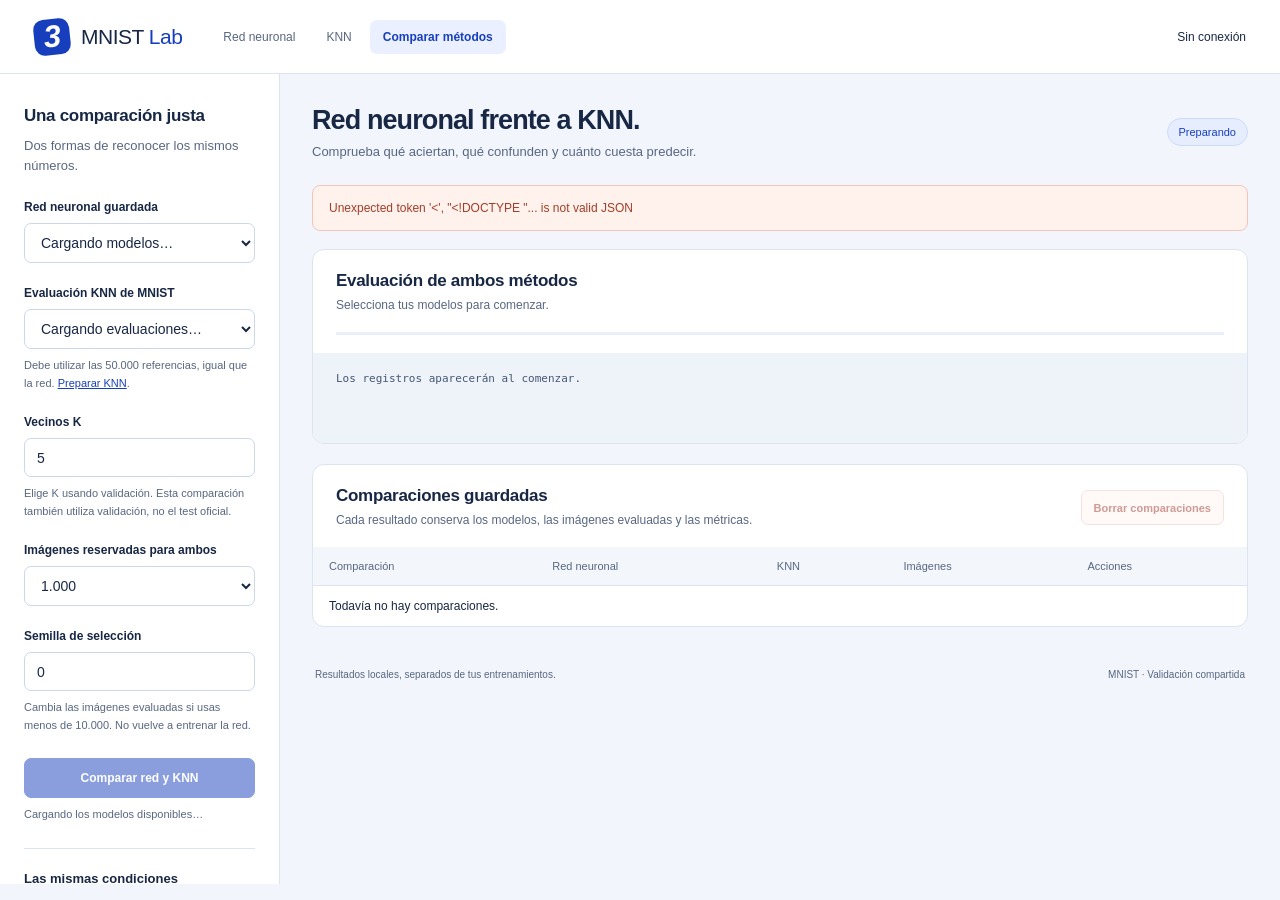
==== static/compare.html @ 891dd2f9 "knn example" ====
<!doctype html>
<html lang="es">
<head>
  <meta charset="utf-8">
  <meta name="viewport" content="width=device-width, initial-scale=1">
  <meta name="theme-color" content="#173fbd">
  <title>Red neuronal vs KNN — MNIST Lab</title>
  <link rel="icon" href="data:,">
  <link rel="stylesheet" href="/static/style.css">
  <link rel="stylesheet" href="/static/lab.css">
  <script src="/static/lab.js" defer></script>
</head>
<body data-module="comparison">
  <header class="topbar"><a class="brand" href="/"><span class="brand-symbol" aria-hidden="true">3</span><span>MNIST <strong>Lab</strong></span></a><nav class="module-nav" aria-label="Módulos del laboratorio"><a href="/">Red neuronal</a><a href="/knn">KNN</a><a href="/compare" aria-current="page">Comparar métodos</a></nav><span id="lab-connection" class="connection">Conectando</span></header>
  <main class="workspace lab-workspace">
    <aside class="settings-panel">
      <div class="panel-title"><h2>Una comparación justa</h2></div><p class="muted">Dos formas de reconocer los mismos números.</p>
      <form id="lab-form"><fieldset id="lab-fields">
        <div class="field"><label for="comparison-network">Red neuronal guardada</label><select id="comparison-network" required><option value="">Cargando modelos…</option></select></div>
        <div class="field"><label for="comparison-knn">Evaluación KNN de MNIST</label><select id="comparison-knn" required><option value="">Cargando evaluaciones…</option></select><p class="field-help">Debe utilizar las 50.000 referencias, igual que la red. <a href="/knn">Preparar KNN</a>.</p></div>
        <div class="field"><label for="comparison-k">Vecinos K</label><input id="comparison-k" type="number" min="1" max="50" step="1" value="5" required><p class="field-help">Elige K usando validación. Esta comparación también utiliza validación, no el test oficial.</p></div>
        <div class="field"><label for="evaluation-count">Imágenes reservadas para ambos</label><select id="evaluation-count"><option value="100">100 · prueba rápida</option><option value="1000" selected>1.000</option><option value="5000">5.000</option><option value="10000">10.000 · todas</option></select></div>
        <div class="field"><label for="lab-seed">Semilla de selección</label><input id="lab-seed" type="number" min="0" max="4294967295" step="1" value="0" required><p class="field-help">Cambia las imágenes evaluadas si usas menos de 10.000. No vuelve a entrenar la red.</p></div>
      </fieldset><button id="lab-start" class="button primary" type="submit" disabled>Comparar red y KNN</button></form>
      <p id="lab-form-note" class="field-help">Cargando los modelos disponibles…</p>
      <div class="lesson-card"><h3>Las mismas condiciones</h3><p>Ambos usan los mismos 50.000 ejemplos de entrenamiento, píxeles entre 0 y 1 y exactamente las mismas imágenes de validación.</p><p>La red utiliza los pesos que ya aprendió. KNN conserva ejemplos y busca vecinos en cada predicción.</p><p>No comparamos la pérdida softmax con los votos de KNN. Comparamos aciertos, F1, errores por dígito, tiempo de predicción y datos numéricos en memoria.</p></div>
    </aside>
    <div class="main-panel">
      <div class="page-heading"><div><h1>Red neuronal frente a KNN.</h1><p>Comprueba qué aciertan, qué confunden y cuánto cuesta predecir.</p></div><span id="lab-status" class="badge">Preparando</span></div>
      <div id="lab-error" class="error-banner" role="alert" hidden></div>
      <section class="lab-card" aria-labelledby="progress-title"><div class="section-heading"><div><h2 id="progress-title">Evaluación de ambos métodos</h2><p id="lab-progress-message" class="muted" aria-live="polite">Selecciona tus modelos para comenzar.</p></div><button id="lab-stop" class="button secondary compact" type="button" hidden>Detener</button></div><div id="lab-progress" class="progress-track" role="progressbar" aria-label="Progreso de comparación" aria-valuemin="0" aria-valuemax="100" aria-valuenow="0"><div id="lab-progress-fill"></div></div><pre id="lab-logs" class="lab-logs" tabindex="0" aria-label="Registros de comparación">Los registros aparecerán al comenzar.</pre></section>
      <section class="lab-card" aria-labelledby="history-title"><div class="section-heading"><div><h2 id="history-title">Comparaciones guardadas</h2><p class="muted">Cada resultado conserva los modelos, las imágenes evaluadas y las métricas.</p></div><button id="lab-delete-all" class="button danger compact" type="button" disabled>Borrar comparaciones</button></div><div class="lab-table-wrap"><table class="lab-table"><thead><tr><th>Comparación</th><th>Red neuronal</th><th>KNN</th><th>Imágenes</th><th>Acciones</th></tr></thead><tbody id="lab-history"><tr><td colspan="5">Todavía no hay comparaciones.</td></tr></tbody></table></div></section>
      <div id="lab-result" hidden>
        <section class="lab-card" aria-labelledby="result-title"><div class="section-heading"><div><h2 id="result-title">Resultados sobre las mismas imágenes</h2><p id="result-subtitle" class="muted"></p></div><a id="lab-download" class="button secondary compact" href="#">Descargar resultados</a></div><div id="comparison-summary" class="comparison-summary"></div><div class="lab-table-wrap"><table class="lab-table"><thead><tr><th>Método</th><th>Aciertos</th><th>Errores</th><th>F1 promedio</th><th>Predicción total</th><th>Promedio por imagen</th><th>Datos del modelo en memoria</th><th>Preparación / entrenamiento</th></tr></thead><tbody id="method-rows"></tbody></table></div><p class="lab-footnote">Se mide una nueva pasada de predicción para ambos, con lotes del mismo tamaño y un calentamiento previo. El promedio por imagen mide rendimiento por lotes, no la latencia de una petición individual. La memoria suma los arrays numéricos; no es la RAM total del proceso. El entrenamiento de la red es el tiempo histórico; preparar KNN solo guarda referencias.</p><div id="agreement-metrics" class="lab-metrics"></div><div class="lab-chart"><svg id="method-chart" viewBox="0 0 800 240" role="img" aria-label="Aciertos de validación de red neuronal y KNN"></svg></div></section>
        <section class="lab-card"><div class="section-heading"><div><h2>¿Qué números confunde cada método?</h2><p class="muted">Filas: dígito real. Columnas: predicción. La diagonal contiene los aciertos.</p></div></div><div class="lab-two-columns"><div><h3>Red neuronal</h3><div id="network-confusion" class="confusion-wrap"></div><div id="network-report" class="lab-table-wrap"></div></div><div><h3>KNN</h3><div id="comparison-knn-confusion" class="confusion-wrap"></div><div id="comparison-knn-report" class="lab-table-wrap"></div></div></div></section>
        <section class="lab-card"><div class="section-heading"><div><h2>Imágenes en las que responden distinto</h2><p class="muted">Hasta 24 ejemplos de esta comparación.</p></div></div><div id="disagreement-examples" class="disagreement-examples"></div></section>
      </div>
      <footer>Resultados locales, separados de tus entrenamientos.<span>MNIST · Validación compartida</span></footer>
    </div>
  </main>
</body>
</html>
---- static/style.css ----
:root{--ink:#172744;--muted:#586781;--blue:#173fbd;--cyan:#268faf;--amber:#b6670b;--line:#dce4ef;--paper:#fff;--canvas:#f2f6fc;--focus:#396bdf;font-family:"Trebuchet MS",Arial,sans-serif;color:var(--ink);background:var(--canvas);font-size:14px;color-scheme:light}
*{box-sizing:border-box}body{margin:0}button,input,select{font:inherit}button,a,input,select{-webkit-tap-highlight-color:transparent}button{cursor:pointer}button:disabled{cursor:not-allowed;opacity:.5}a{color:inherit;text-decoration:none}[hidden]{display:none!important}:focus-visible{outline:3px solid var(--focus);outline-offset:3px}h1,h2,h3,p{margin:0}h2{font-size:17px;letter-spacing:-.3px}h3{font-size:13px;font-weight:600}.muted{color:var(--muted);font-size:12px;line-height:1.5}.topbar{height:74px;padding:0 34px;display:flex;align-items:center;gap:28px;background:white;border-bottom:1px solid var(--line)}.brand{display:flex;align-items:center;gap:11px;font-size:21px;letter-spacing:-.5px}.brand strong{font-weight:400;color:var(--blue)}.brand-symbol{display:grid;place-items:center;width:36px;height:36px;border-radius:10px;background:var(--blue);color:white;font-size:31px;font-weight:bold;font-style:italic;transform:rotate(-6deg)}.topbar-description{color:var(--muted);font-size:12px;padding-left:26px;border-left:1px solid var(--line)}.connection{margin-left:auto;font-size:12px;display:flex;align-items:center;gap:7px}.status-dot{width:7px;height:7px;border-radius:50%;background:#a3adbd}.connection.connected .status-dot{background:#23865d}.connection.disconnected .status-dot{background:#bb4839}.workspace{display:grid;grid-template-columns:280px minmax(0,1fr);max-width:1600px;margin:auto;min-height:calc(100vh - 74px)}.settings-panel{padding:32px 24px;background:#fff;border-right:1px solid var(--line)}.panel-title{display:flex;align-items:center;gap:9px;margin-bottom:10px}.control-icon{color:var(--blue);font-size:22px;line-height:1}.settings-panel>.muted{margin-bottom:28px;font-size:13px}fieldset{border:0;padding:0;margin:0;min-width:0}.field{margin-bottom:23px;min-width:0}.field label{display:block;font-weight:600;margin-bottom:9px;font-size:12px}.math-label{color:var(--blue);float:right;font-family:Georgia,serif;font-size:19px;line-height:12px}input[type=number],select{width:100%;min-width:0;border:1px solid #cdd7e7;border-radius:7px;padding:10px 12px;background:#fff;color:var(--ink);min-height:39px}input[type=number]{font-variant-numeric:tabular-nums}input:disabled,select:disabled{background:#f2f5f9}input[type=range]{width:100%;margin:15px 0 3px;accent-color:var(--blue);height:6px}.range-labels{display:flex;justify-content:space-between;color:var(--muted);font-size:10px}.field-help{font-size:11px;line-height:1.6;color:var(--muted);margin-top:8px}.field-row{display:grid;grid-template-columns:1fr 1fr;gap:12px}.button{display:inline-flex;align-items:center;justify-content:center;gap:9px;border:1px solid var(--blue);background:#eaf0ff;color:var(--blue);border-radius:7px;padding:11px 16px;font-weight:600;font-size:12px;min-height:40px}.button:hover:not(:disabled){filter:brightness(.96)}.button.primary{background:var(--blue);color:#fff;width:100%}.button.secondary{background:#fff;border-color:#cbd6e7;color:var(--ink)}#stop-button{width:100%;margin-top:9px}.network-section{margin-top:30px;padding-top:24px;border-top:1px solid var(--line)}.network-diagram{display:flex;justify-content:space-between;align-items:center;margin:21px 0;color:#90a3c3}.network-diagram div{display:flex;align-items:center;flex-direction:column;color:var(--ink)}.network-diagram strong{border:1px solid #b5c8e5;background:#f0f5fd;border-radius:50%;width:47px;height:47px;display:grid;place-items:center;font-size:16px}.network-diagram span{margin-top:7px;font-size:10px}.dataset-line{display:flex;justify-content:space-between;font-size:10px;margin-top:13px;color:var(--muted)}.dataset-line strong{font-weight:500;color:var(--ink)}.main-panel{padding:30px 32px 16px;min-width:0}.page-heading{display:flex;align-items:center;justify-content:space-between;gap:15px;margin-bottom:26px}h1{font-size:27px;font-weight:600;letter-spacing:-.9px;line-height:1.2}.page-heading p{font-size:13px;color:var(--muted);margin-top:8px}.badge{white-space:nowrap;font-size:11px;color:var(--blue);background:#e5edff;border:1px solid #ccdcfc;border-radius:20px;padding:7px 11px}.badge.running{color:#147087;background:#e6f4f9;border-color:#c8e6ed}.badge.complete{color:#196745;background:#eaf5ed;border-color:#d1e7d6}.badge.subtle{color:var(--muted);background:#f8fafc;border-color:var(--line)}.training-section,.prediction-section{background:white;border:1px solid var(--line);border-radius:12px;overflow:hidden}.section-heading{display:flex;align-items:center;justify-content:space-between;gap:15px;padding:21px 23px 18px}.section-heading p{margin-top:5px}.progress-track{height:3px;background:#eaf0f9;margin:0 23px}.progress-track div{background:var(--blue);width:0;height:100%;transition:width .25s ease-out}.metric-strip{display:grid;grid-template-columns:1.35fr 1fr 1.35fr .7fr;padding:22px 23px 20px;gap:16px}.metric-strip>div{border-right:1px solid var(--line);padding-right:10px;min-width:0}.metric-strip>div:last-child{border:0}.metric-strip span{display:block;font-size:11px;color:var(--muted);margin-bottom:8px}.metric-strip strong{font-size:25px;font-weight:600;letter-spacing:-.6px;font-variant-numeric:tabular-nums}#accuracy-value{color:var(--blue)}#loss-value{color:var(--amber)}.metric-strip small{font-size:inherit}.training-body{display:grid;grid-template-columns:minmax(0,1.4fr) minmax(270px,1fr);border-top:1px solid var(--line)}.curves{padding:19px 22px 13px;min-width:0}.chart-heading{display:flex;justify-content:space-between;align-items:center;gap:10px}.legend{font-size:10px;display:flex;align-items:center;gap:6px}.legend:before{content:"";width:14px;height:3px;border-radius:2px;background:currentColor}.accuracy-legend{color:var(--blue)}.loss-legend{color:var(--amber)}.curves svg{display:block;width:100%;height:auto;margin:4px 0 10px;font-family:Arial,sans-serif}.chart-note{font-size:10px;line-height:1.6;color:var(--muted)}.logs-panel{background:#eef3fa;border-left:1px solid var(--line);min-width:0;display:flex;flex-direction:column}.logs-heading{padding:17px 18px 13px;display:flex;align-items:center;justify-content:space-between;border-bottom:1px solid #dce4ef}.logs-heading h3{display:flex;align-items:center;gap:7px}.logs-heading>span{font-size:10px;color:var(--muted)}.live-dot{width:6px;height:6px;border-radius:50%;background:#8c9cb7}.logs-panel.running .live-dot{background:var(--cyan)}.logs{font-family:Menlo,Consolas,monospace;font-size:10px;line-height:2.15;padding:14px 16px;overflow:auto;height:330px;scrollbar-width:thin;white-space:nowrap;color:#455774;font-variant-numeric:tabular-nums}.log-line:last-child{color:var(--blue)}.log-empty{white-space:normal;font-family:"Trebuchet MS",sans-serif;font-size:12px;line-height:1.6;max-width:230px;padding-top:50px}.prediction-section{margin-top:20px}.prediction-toolbar{padding:0 23px 18px;border-bottom:1px solid var(--line)}.tabs{display:flex;gap:20px;margin-bottom:16px;border-bottom:1px solid var(--line)}.tab{background:none;border:0;border-bottom:2px solid transparent;padding:0 0 9px;font-size:12px;color:var(--muted)}.tab.active{color:var(--blue);border-color:var(--blue);font-weight:600}.image-controls{display:flex;align-items:center;gap:9px;flex-wrap:wrap;min-height:38px}.image-controls label{font-size:11px}.image-controls input[type=number]{width:94px;padding:7px 9px;min-height:35px}.image-controls select{width:auto;min-height:35px;padding:7px 9px;font-size:11px;margin-left:auto}.compact{padding:7px 12px;min-height:35px;font-size:11px}.upload-label{background:#eaf0ff;color:var(--blue);font-weight:600;border-radius:7px;padding:10px 14px;cursor:pointer}.image-controls input[type=file]{font-size:11px;max-width:235px}.image-controls>.field-help{margin:0}.prediction-body{display:grid;grid-template-columns:160px 145px minmax(0,1fr);gap:25px;padding:25px 23px 18px;align-items:center}.digit-preview{display:flex;flex-direction:column;align-items:center;gap:9px}.digit-preview canvas{image-rendering:pixelated;background:#000;width:140px;height:140px;border:6px solid #101d32;border-radius:9px}.digit-preview>span{font-size:10px;color:var(--muted);text-align:center}.prediction-result{display:flex;flex-direction:column;align-items:flex-start;gap:4px}.predicted-digit{font-size:69px;line-height:1.1;font-weight:600;letter-spacing:-3px;color:var(--blue)}#confidence-value{font-size:12px;color:var(--muted)}.expected-label{font-size:10px;padding:5px 7px;background:#f0f4f9;border-radius:4px;line-height:1.5;margin-top:4px}.expected-label.correct{color:#196745;background:#edf6ee}.expected-label.incorrect{color:#a64432;background:#fff0eb}.probabilities{min-width:0;align-self:stretch;padding-top:4px}.probability-bars{display:flex;align-items:stretch;justify-content:space-between;height:150px;gap:6px;margin-top:12px}.probability-column{flex:1;min-width:0;display:flex;flex-direction:column;align-items:center;justify-content:flex-end;gap:7px;font-size:11px;color:var(--muted)}.bar-track{height:112px;width:100%;display:flex;align-items:flex-end;position:relative;background:#f6f8fc;border-radius:4px 4px 0 0}.bar-fill{background:#b7cce9;width:100%;height:0;min-height:2px;border-radius:4px 4px 0 0;transition:height .2s ease-out}.probability-column.winner{font-weight:bold;color:var(--blue)}.winner .bar-fill{background:var(--blue)}.bar-value{font-size:9px;font-weight:400;position:absolute;bottom:calc(var(--probability,0%) + 3px);width:100%;text-align:center;color:var(--muted)}.prediction-section>.chart-note{padding:0 23px 18px}.error-banner{padding:13px 16px;background:#fff1ec;border:1px solid #f2c5b9;color:#a33e28;border-radius:8px;font-size:12px;line-height:1.5;margin-bottom:18px}footer{display:flex;justify-content:space-between;gap:12px;padding:20px 3px 0;color:var(--muted);font-size:10px;line-height:1.5}.sr-only{position:absolute;width:1px;height:1px;padding:0;margin:-1px;overflow:hidden;clip:rect(0,0,0,0);white-space:nowrap;border:0}
@media(min-width:1450px){.main-panel{padding:34px 42px}.curves svg{max-height:170px}.logs{height:398px}}
@media(max-width:1100px){.workspace{grid-template-columns:250px minmax(0,1fr)}.settings-panel{padding:28px 20px}.main-panel{padding:27px 22px}.training-body{grid-template-columns:1fr}.logs-panel{border-left:0;border-top:1px solid var(--line)}.logs{height:180px}.prediction-body{grid-template-columns:130px 120px minmax(0,1fr);gap:12px}.digit-preview canvas{width:120px;height:120px}.probability-bars{gap:4px}.metric-strip{gap:10px}.metric-strip strong{font-size:22px}.bar-value{font-size:8px}.page-heading{align-items:flex-start}h1{font-size:24px}}
@media(max-width:760px){.topbar{height:64px;padding:0 19px}.topbar-description{display:none}.workspace{grid-template-columns:1fr}.settings-panel{border-right:0;border-bottom:1px solid var(--line);padding:24px 20px}.settings-panel>.muted{margin-bottom:20px}#settings-fields{display:grid;grid-template-columns:1fr 1fr;gap:0 18px}.field-row{grid-column:1/-1}.field{margin-bottom:16px}.network-section{display:none}.main-panel{padding:24px 16px}.page-heading{gap:10px;margin-bottom:20px}.page-heading p{max-width:210px;line-height:1.5}h1{font-size:24px;max-width:230px}.badge{font-size:10px;padding:6px 9px}.section-heading{padding:18px 17px;align-items:flex-start}.metric-strip{grid-template-columns:1fr 1fr;gap:20px 12px;padding:20px 17px}.metric-strip>div:nth-child(2){border:0}.progress-track{margin:0 17px}.curves{padding:17px}.prediction-toolbar{padding:0 17px 17px}.prediction-body{grid-template-columns:1fr 1fr;gap:20px;padding:22px 17px}.prediction-result{align-items:center}.probabilities{grid-column:1/-1}.probability-bars{gap:9px}.bar-value{font-size:10px}.prediction-section>.chart-note{padding:0 17px 18px}.image-controls select{margin-left:0;flex:1}.image-controls input[type=file]{max-width:100%;width:100%}footer{flex-direction:column}.logs{height:205px;font-size:10px}.connection{font-size:10px}}
@media(prefers-reduced-motion:reduce){*,*:before,*:after{transition:none!important;animation:none!important;scroll-behavior:auto!important}}
input[type=text]{width:100%;min-width:0;border:1px solid #cdd7e7;border-radius:7px;padding:10px 12px;background:#fff;color:var(--ink);min-height:39px;font-size:12px}.optional-label{font-weight:400;color:var(--muted);font-size:10px}.architecture-fields{border-top:1px solid var(--line);border-bottom:1px solid var(--line);padding:18px 0;margin:0 0 20px}.architecture-fields .field{margin-bottom:15px}.architecture-fields .field:last-child{margin-bottom:0}.checkbox-label{display:flex;gap:8px;align-items:center;font-size:12px;cursor:pointer;line-height:1.5}.checkbox-label input{width:16px;height:16px;accent-color:var(--blue);flex-shrink:0}#second-hidden-field{margin-top:17px}.network-diagram.two-hidden strong{width:40px;height:40px;font-size:14px}.parameter-count{font-size:12px;color:var(--blue);font-variant-numeric:tabular-nums;text-align:center}.metric-strip{grid-template-columns:repeat(5,minmax(0,1fr))}.metric-strip strong{font-size:23px}.validation-note{padding:0 23px 15px;font-size:10px;color:var(--muted);line-height:1.6}.line-legend{display:flex;gap:6px;align-items:center;font-size:9px;color:var(--muted);white-space:nowrap}.solid-line,.dashed-line{display:inline-block;width:15px;border-top:2px solid var(--blue);flex-shrink:0}.dashed-line{border-top-style:dashed;margin-left:8px}.comparison-section{background:white;border:1px solid var(--line);border-radius:12px;overflow:hidden;margin-top:20px}.comparison-toolbar{display:flex;gap:12px;align-items:center;padding:0 23px 14px;font-size:12px}.comparison-toolbar select{width:130px;font-size:12px;min-height:34px;padding:7px 10px}.comparison-toolbar .line-legend{margin-left:auto}.comparison-legend{display:flex;gap:10px;flex-wrap:wrap;padding:0 23px 10px}.comparison-legend span{display:flex;gap:7px;align-items:center;font-size:11px;line-height:1.5}.experiment-swatch{display:inline-block;width:8px;height:8px;border-radius:50%;flex-shrink:0}#comparison-chart{display:block;width:100%;height:auto;padding:0 14px;max-height:280px}#comparison-hint{padding:8px 23px 18px}.experiment-table-wrap{overflow:auto;border-top:1px solid var(--line);scrollbar-width:thin}.experiment-table{border-collapse:collapse;width:100%;min-width:1080px;text-align:left;font-size:11px;font-variant-numeric:tabular-nums}.experiment-table th{background:#f3f6fb;color:var(--muted);font-size:10px;font-weight:500;padding:12px 13px;white-space:nowrap}.experiment-table td{padding:13px;border-bottom:1px solid var(--line);vertical-align:middle;white-space:nowrap}.experiment-table tr:last-child td{border-bottom:0}.experiment-table input[type=checkbox]{accent-color:var(--blue);width:15px;height:15px}.experiment-name{display:block;font-weight:600;font-size:12px;max-width:220px;white-space:normal;word-break:break-word}.experiment-detail{display:block;font-size:10px;color:var(--muted);margin-top:4px}.experiment-state{display:inline-block;font-size:9px;padding:3px 6px;background:#edf2f8;color:#586781;border-radius:4px;margin-top:5px}.experiment-table .empty-experiments{padding:25px;text-align:center;color:var(--muted)}.comparison-footnote{padding:14px 23px;background:#f8fafc;border-top:1px solid var(--line)}.model-picker{display:flex;align-items:center;gap:12px;margin-bottom:16px;font-size:12px}.model-picker select{flex:1;min-width:0;font-size:12px;padding:8px 10px;min-height:35px}
@media(max-width:1100px){.metric-strip{grid-template-columns:repeat(3,minmax(0,1fr));row-gap:17px}.metric-strip>div:nth-child(3){border:0}.line-legend{font-size:9px}}
@media(max-width:760px){#settings-fields>.field:first-child,#settings-fields>.architecture-fields,#settings-fields>.field:last-child{grid-column:1/-1}.metric-strip{grid-template-columns:1fr 1fr}.metric-strip>div:nth-child(3){border-right:1px solid var(--line)}.metric-strip>div:nth-child(4){border:0}.validation-note{padding:0 17px 14px}.comparison-toolbar{padding:0 17px 14px;flex-wrap:wrap}.comparison-toolbar .line-legend{margin-left:0}.comparison-legend{padding:0 17px 10px}#comparison-hint,.comparison-footnote{padding-left:17px;padding-right:17px}.model-picker{flex-direction:column;align-items:stretch;gap:7px}.line-legend{gap:4px;font-size:8px}.solid-line,.dashed-line{width:12px}}
@media(min-width:761px){.settings-panel{position:sticky;top:12px;align-self:start;max-height:calc(100vh - 74px);overflow:auto;scrollbar-width:thin}}
.button.danger{color:#a1372c;background:#fff5f2;border-color:#edc4bb}.storage-toolbar{display:flex;align-items:center;justify-content:space-between;gap:16px;padding:0 23px 18px}.storage-toolbar p{font-size:11px;color:var(--muted);line-height:1.6;max-width:450px}.storage-toolbar button{flex-shrink:0}.experiment-actions{display:flex;gap:7px}.experiment-table th:last-child,.experiment-table td:last-child{position:sticky;right:0;border-left:1px solid var(--line);background:white}.experiment-table th:last-child{background:#f3f6fb}#delete-dialog{border:1px solid var(--line);border-radius:12px;padding:26px;max-width:460px;width:calc(100% - 32px);color:var(--ink);box-shadow:0 18px 70px #17274430}#delete-dialog::backdrop{background:#17274460}#delete-dialog-description{font-size:13px;line-height:1.7;margin-top:14px}.delete-dialog-note{font-size:11px;line-height:1.6;color:var(--muted);margin-top:12px}.dialog-actions{display:flex;justify-content:flex-end;gap:10px;margin-top:24px}@media(max-width:760px){.storage-toolbar{padding:0 17px 18px;align-items:flex-start;flex-direction:column}.dialog-actions{flex-wrap:wrap}}

#experiment-name{display:block;padding:10px 12px;border:1px solid var(--line);border-radius:7px;background:#f8fafc;font-size:12px;line-height:1.7;overflow-wrap:anywhere}
---- static/lab.css ----
.module-nav{display:flex;gap:5px;align-items:center;flex-wrap:wrap}.module-nav a{padding:10px 13px;border-radius:7px;color:var(--muted);font-size:12px;white-space:nowrap}.module-nav a:hover{background:#f0f4fc}.module-nav a[aria-current=page]{background:#eaf0ff;color:var(--blue);font-weight:600}.lab-card{background:#fff;border:1px solid var(--line);border-radius:12px;overflow:hidden;margin-bottom:20px}.lab-workspace .page-heading h1{max-width:none}.lab-workspace .settings-panel{max-height:calc(100vh - 90px)}.lab-workspace .section-heading{flex-wrap:wrap}.lesson-card{border-top:1px solid var(--line);margin-top:25px;padding-top:22px}.lesson-card p{font-size:12px;line-height:1.8;color:var(--muted);margin-top:12px}.field-help a{color:var(--blue);text-decoration:underline}.lab-logs{background:#eef3fa;color:#455774;white-space:pre-wrap;overflow:auto;max-height:170px;min-height:90px;margin:18px 0 0;padding:16px 23px;font:11px/1.8 Menlo,Consolas,monospace;overflow-wrap:anywhere}.lab-table-wrap{overflow:auto}.lab-table{width:100%;border-collapse:collapse;text-align:left;font-size:12px;font-variant-numeric:tabular-nums}.lab-table th{background:#f3f6fb;font-size:11px;color:var(--muted);font-weight:500}.lab-table td,.lab-table th{padding:13px 16px;border-bottom:1px solid var(--line);white-space:nowrap}.lab-table td:first-child{white-space:normal;min-width:140px;max-width:340px;overflow-wrap:anywhere}.lab-table tr:last-child td{border-bottom:0}.lab-table .button{padding:6px 10px;min-height:32px}.lab-row-actions{display:flex;gap:6px}.lab-history-selected{background:#f1f5ff}.lab-metrics{display:grid;grid-template-columns:repeat(4,minmax(0,1fr));gap:18px;padding:20px 23px}.lab-metric span{display:block;font-size:11px;line-height:1.5;color:var(--muted)}.lab-metric strong{display:block;font-size:25px;letter-spacing:-.5px;margin-top:8px;font-variant-numeric:tabular-nums;color:var(--blue)}.lab-chart{padding:5px 23px 20px}.lab-chart svg{display:block;width:100%;height:auto;max-height:300px;font-family:Arial,sans-serif}.lab-two-columns{display:grid;grid-template-columns:repeat(2,minmax(0,1fr));gap:28px;padding:0 23px 23px}.lab-two-columns>div{min-width:0}.lab-two-columns h3{margin:12px 0}.confusion-wrap{overflow:auto;margin-top:14px;margin-bottom:20px}.confusion-table{border-collapse:collapse;font-size:10px;text-align:center;width:100%;min-width:320px}.confusion-table td,.confusion-table th{padding:7px 5px;min-width:24px;border:2px solid white}.confusion-table th{color:var(--muted);font-weight:500;background:#f3f6fb}.confusion-table caption{text-align:left;padding:0 0 8px;color:var(--muted);font-size:10px}.result-toolbar{display:flex;align-items:center;gap:14px;padding:0 23px 12px;font-size:12px}.result-toolbar select{width:110px}.lab-footnote{padding:18px 23px;font-size:11px;line-height:1.8;color:var(--muted);background:#f8fafc;border-top:1px solid var(--line)}.lab-predict-controls{display:flex;align-items:flex-start;gap:16px;flex-wrap:wrap;padding:0 23px}.lab-predict-controls>.field{max-width:340px;flex:1;min-width:170px}.lab-predict-controls>.button{margin-top:23px}.iris-inputs{display:grid;grid-template-columns:repeat(4,minmax(100px,1fr));gap:12px;flex:1}.neighbor-result{padding:0 23px 23px}.neighbor-heading{display:flex;gap:20px;align-items:center;flex-wrap:wrap;margin:12px 0 20px}.digit-thumbnail{width:64px;height:64px;image-rendering:pixelated;background:#000;border-radius:8px;flex-shrink:0}.neighbor-heading .digit-thumbnail{width:90px;height:90px}.neighbor-heading strong{display:block;font-size:24px;color:var(--blue);margin:6px 0}.neighbor-heading p{font-size:12px;line-height:1.8;color:var(--muted)}.vote-list{display:flex;gap:8px;flex-wrap:wrap;margin-bottom:20px}.vote-list span{font-size:12px;background:#eef3fc;border-radius:6px;padding:7px 10px}.neighbors-grid,.disagreement-examples{display:grid;grid-template-columns:repeat(auto-fill,minmax(140px,1fr));gap:14px}.neighbor-card,.disagreement-card{border:1px solid var(--line);border-radius:9px;padding:14px;background:#f8fafc}.neighbor-card p,.disagreement-card p{font-size:11px;line-height:1.8;margin-top:7px;overflow-wrap:anywhere}.disagreement-examples{padding:0 23px 23px}.comparison-summary{margin:0 23px 20px;padding:16px 18px;border-radius:8px;background:#edf4ff;color:#24406e;font-size:13px;line-height:1.8}.correct-label{color:#196745}.wrong-label{color:#a1372c}.lab-empty{padding:24px;color:var(--muted);font-size:12px;line-height:1.8}.lab-run-name{font-weight:600;font-size:12px}.lab-run-date{display:block;color:var(--muted);font-size:10px;margin-top:6px}.lab-workspace input[type=text]{font-size:13px}.lab-workspace .settings-panel>.muted{margin-bottom:25px}
@media(max-width:1100px){.module-nav a{padding:9px;font-size:11px}.topbar{gap:12px;padding:0 22px}.lab-two-columns{grid-template-columns:1fr}.iris-inputs{grid-template-columns:repeat(2,minmax(100px,1fr))}}
@media(max-width:760px){.topbar{height:auto;min-height:74px;padding:12px 16px;gap:10px;flex-wrap:wrap}.module-nav{order:3;flex-basis:100%;border-top:1px solid var(--line);padding-top:7px}.module-nav a{flex:1;text-align:center}.lab-workspace .settings-panel{max-height:none}.lab-workspace .page-heading p{max-width:none}.lab-metrics{grid-template-columns:repeat(2,minmax(0,1fr));padding:18px}.lab-two-columns{padding:0 17px 18px;gap:8px}.lab-chart{padding:0 10px 18px}.lab-predict-controls{padding:0 17px}.lab-predict-controls>.button{margin-top:0;margin-bottom:18px}.lab-footnote{padding:15px 17px}.neighbor-result{padding:0 17px 18px}.comparison-summary{margin:0 17px 18px}.lab-metric strong{font-size:22px}.lab-table td,.lab-table th{padding:12px}.lab-workspace .section-heading>.button{max-width:100%}}
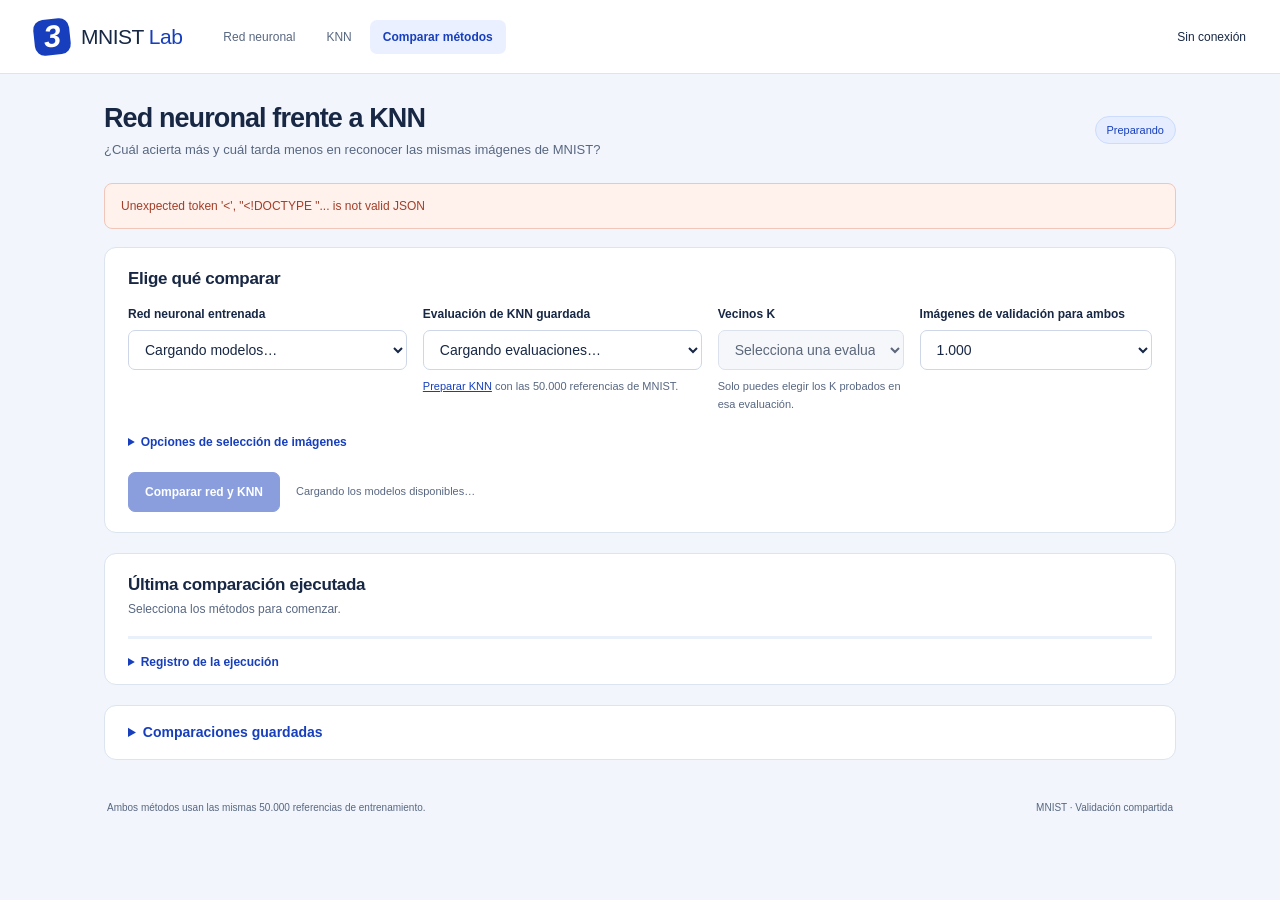
==== commit 09b25431: "knn example" ====
--- a/static/compare.html
+++ b/static/compare.html
@@ -8,35 +8,125 @@
   <link rel="icon" href="data:,">
   <link rel="stylesheet" href="/static/style.css">
   <link rel="stylesheet" href="/static/lab.css">
-  <script src="/static/lab.js" defer></script>
+  <link rel="stylesheet" href="/static/compare.css?v=2">
+  <script src="/static/lab.js?v=compare-2" defer></script>
 </head>
 <body data-module="comparison">
-  <header class="topbar"><a class="brand" href="/"><span class="brand-symbol" aria-hidden="true">3</span><span>MNIST <strong>Lab</strong></span></a><nav class="module-nav" aria-label="Módulos del laboratorio"><a href="/">Red neuronal</a><a href="/knn">KNN</a><a href="/compare" aria-current="page">Comparar métodos</a></nav><span id="lab-connection" class="connection">Conectando</span></header>
-  <main class="workspace lab-workspace">
-    <aside class="settings-panel">
-      <div class="panel-title"><h2>Una comparación justa</h2></div><p class="muted">Dos formas de reconocer los mismos números.</p>
-      <form id="lab-form"><fieldset id="lab-fields">
-        <div class="field"><label for="comparison-network">Red neuronal guardada</label><select id="comparison-network" required><option value="">Cargando modelos…</option></select></div>
-        <div class="field"><label for="comparison-knn">Evaluación KNN de MNIST</label><select id="comparison-knn" required><option value="">Cargando evaluaciones…</option></select><p class="field-help">Debe utilizar las 50.000 referencias, igual que la red. <a href="/knn">Preparar KNN</a>.</p></div>
-        <div class="field"><label for="comparison-k">Vecinos K</label><input id="comparison-k" type="number" min="1" max="50" step="1" value="5" required><p class="field-help">Elige K usando validación. Esta comparación también utiliza validación, no el test oficial.</p></div>
-        <div class="field"><label for="evaluation-count">Imágenes reservadas para ambos</label><select id="evaluation-count"><option value="100">100 · prueba rápida</option><option value="1000" selected>1.000</option><option value="5000">5.000</option><option value="10000">10.000 · todas</option></select></div>
-        <div class="field"><label for="lab-seed">Semilla de selección</label><input id="lab-seed" type="number" min="0" max="4294967295" step="1" value="0" required><p class="field-help">Cambia las imágenes evaluadas si usas menos de 10.000. No vuelve a entrenar la red.</p></div>
-      </fieldset><button id="lab-start" class="button primary" type="submit" disabled>Comparar red y KNN</button></form>
-      <p id="lab-form-note" class="field-help">Cargando los modelos disponibles…</p>
-      <div class="lesson-card"><h3>Las mismas condiciones</h3><p>Ambos usan los mismos 50.000 ejemplos de entrenamiento, píxeles entre 0 y 1 y exactamente las mismas imágenes de validación.</p><p>La red utiliza los pesos que ya aprendió. KNN conserva ejemplos y busca vecinos en cada predicción.</p><p>No comparamos la pérdida softmax con los votos de KNN. Comparamos aciertos, F1, errores por dígito, tiempo de predicción y datos numéricos en memoria.</p></div>
-    </aside>
-    <div class="main-panel">
-      <div class="page-heading"><div><h1>Red neuronal frente a KNN.</h1><p>Comprueba qué aciertan, qué confunden y cuánto cuesta predecir.</p></div><span id="lab-status" class="badge">Preparando</span></div>
-      <div id="lab-error" class="error-banner" role="alert" hidden></div>
-      <section class="lab-card" aria-labelledby="progress-title"><div class="section-heading"><div><h2 id="progress-title">Evaluación de ambos métodos</h2><p id="lab-progress-message" class="muted" aria-live="polite">Selecciona tus modelos para comenzar.</p></div><button id="lab-stop" class="button secondary compact" type="button" hidden>Detener</button></div><div id="lab-progress" class="progress-track" role="progressbar" aria-label="Progreso de comparación" aria-valuemin="0" aria-valuemax="100" aria-valuenow="0"><div id="lab-progress-fill"></div></div><pre id="lab-logs" class="lab-logs" tabindex="0" aria-label="Registros de comparación">Los registros aparecerán al comenzar.</pre></section>
-      <section class="lab-card" aria-labelledby="history-title"><div class="section-heading"><div><h2 id="history-title">Comparaciones guardadas</h2><p class="muted">Cada resultado conserva los modelos, las imágenes evaluadas y las métricas.</p></div><button id="lab-delete-all" class="button danger compact" type="button" disabled>Borrar comparaciones</button></div><div class="lab-table-wrap"><table class="lab-table"><thead><tr><th>Comparación</th><th>Red neuronal</th><th>KNN</th><th>Imágenes</th><th>Acciones</th></tr></thead><tbody id="lab-history"><tr><td colspan="5">Todavía no hay comparaciones.</td></tr></tbody></table></div></section>
-      <div id="lab-result" hidden>
-        <section class="lab-card" aria-labelledby="result-title"><div class="section-heading"><div><h2 id="result-title">Resultados sobre las mismas imágenes</h2><p id="result-subtitle" class="muted"></p></div><a id="lab-download" class="button secondary compact" href="#">Descargar resultados</a></div><div id="comparison-summary" class="comparison-summary"></div><div class="lab-table-wrap"><table class="lab-table"><thead><tr><th>Método</th><th>Aciertos</th><th>Errores</th><th>F1 promedio</th><th>Predicción total</th><th>Promedio por imagen</th><th>Datos del modelo en memoria</th><th>Preparación / entrenamiento</th></tr></thead><tbody id="method-rows"></tbody></table></div><p class="lab-footnote">Se mide una nueva pasada de predicción para ambos, con lotes del mismo tamaño y un calentamiento previo. El promedio por imagen mide rendimiento por lotes, no la latencia de una petición individual. La memoria suma los arrays numéricos; no es la RAM total del proceso. El entrenamiento de la red es el tiempo histórico; preparar KNN solo guarda referencias.</p><div id="agreement-metrics" class="lab-metrics"></div><div class="lab-chart"><svg id="method-chart" viewBox="0 0 800 240" role="img" aria-label="Aciertos de validación de red neuronal y KNN"></svg></div></section>
-        <section class="lab-card"><div class="section-heading"><div><h2>¿Qué números confunde cada método?</h2><p class="muted">Filas: dígito real. Columnas: predicción. La diagonal contiene los aciertos.</p></div></div><div class="lab-two-columns"><div><h3>Red neuronal</h3><div id="network-confusion" class="confusion-wrap"></div><div id="network-report" class="lab-table-wrap"></div></div><div><h3>KNN</h3><div id="comparison-knn-confusion" class="confusion-wrap"></div><div id="comparison-knn-report" class="lab-table-wrap"></div></div></div></section>
-        <section class="lab-card"><div class="section-heading"><div><h2>Imágenes en las que responden distinto</h2><p class="muted">Hasta 24 ejemplos de esta comparación.</p></div></div><div id="disagreement-examples" class="disagreement-examples"></div></section>
+  <header class="topbar">
+    <a class="brand" href="/"><span class="brand-symbol" aria-hidden="true">3</span><span>MNIST <strong>Lab</strong></span></a>
+    <nav class="module-nav" aria-label="Módulos del laboratorio"><a href="/">Red neuronal</a><a href="/knn">KNN</a><a href="/compare" aria-current="page">Comparar métodos</a></nav>
+    <span id="lab-connection" class="connection">Conectando</span>
+  </header>
+  <main class="compare-workspace">
+    <div class="page-heading">
+      <div><h1>Red neuronal frente a KNN</h1><p>¿Cuál acierta más y cuál tarda menos en reconocer las mismas imágenes de MNIST?</p></div>
+      <span id="lab-status" class="badge">Preparando</span>
+    </div>
+    <div id="lab-error" class="error-banner" role="alert" hidden></div>
+    <section class="lab-card" aria-labelledby="setup-title">
+      <div class="section-heading"><h2 id="setup-title">Elige qué comparar</h2></div>
+      <form id="lab-form" class="compare-form">
+        <fieldset id="lab-fields">
+          <div class="compare-fields">
+            <div class="field">
+              <label for="comparison-network">Red neuronal entrenada</label>
+              <select id="comparison-network" required><option value="">Cargando modelos…</option></select>
+            </div>
+            <div class="field">
+              <label for="comparison-knn">Evaluación de KNN guardada</label>
+              <select id="comparison-knn" required><option value="">Cargando evaluaciones…</option></select>
+              <p class="field-help"><a href="/knn">Preparar KNN</a> con las 50.000 referencias de MNIST.</p>
+            </div>
+            <div class="field">
+              <label for="comparison-k">Vecinos K</label>
+              <select id="comparison-k" required disabled aria-describedby="comparison-k-note"><option value="">Selecciona una evaluación</option></select>
+              <p id="comparison-k-note" class="field-help">Solo puedes elegir los K probados en esa evaluación.</p>
+            </div>
+            <div class="field">
+              <label for="evaluation-count">Imágenes de validación para ambos</label>
+              <select id="evaluation-count"><option value="100">100 · prueba rápida</option><option value="1000" selected>1.000</option><option value="5000">5.000</option><option value="10000">10.000 · todas</option></select>
+            </div>
+          </div>
+          <details class="compare-options">
+            <summary>Opciones de selección de imágenes</summary>
+            <div class="field compare-seed">
+              <label for="lab-seed">Semilla de selección</label>
+              <input id="lab-seed" type="number" min="0" max="4294967295" step="1" value="0" required>
+              <p class="field-help">Permite repetir la selección cuando evalúas menos de 10.000 imágenes.</p>
+            </div>
+          </details>
+        </fieldset>
+        <div class="compare-actions">
+          <button id="lab-start" class="button primary" type="submit" disabled>Comparar red y KNN</button>
+          <p id="lab-form-note" class="field-help">Cargando los modelos disponibles…</p>
+        </div>
+      </form>
+    </section>
+    <section class="lab-card compare-progress" aria-labelledby="progress-title">
+      <div class="section-heading">
+        <div><h2 id="progress-title">Última comparación ejecutada</h2><p id="lab-progress-message" class="muted" aria-live="polite">Selecciona los métodos para comenzar.</p></div>
+        <button id="lab-stop" class="button secondary compact" type="button" hidden>Detener</button>
       </div>
-      <footer>Resultados locales, separados de tus entrenamientos.<span>MNIST · Validación compartida</span></footer>
+      <div id="lab-progress" class="progress-track" role="progressbar" aria-label="Progreso de comparación" aria-valuemin="0" aria-valuemax="100" aria-valuenow="0"><div id="lab-progress-fill"></div></div>
+      <details class="compare-options compare-logs">
+        <summary>Registro de la ejecución</summary>
+        <pre id="lab-logs" class="lab-logs" tabindex="0" aria-label="Registros de comparación">Los registros aparecerán al comenzar.</pre>
+      </details>
+    </section>
+    <div id="lab-result" hidden>
+      <section class="lab-card" aria-labelledby="result-title">
+        <div class="section-heading">
+          <div><h2 id="result-title" tabindex="-1">Aciertos en las mismas imágenes</h2><p id="result-subtitle" class="muted"></p></div>
+          <a id="lab-download" class="button secondary compact" href="#">Descargar resultados</a>
+        </div>
+        <div id="comparison-summary" class="comparison-summary"></div>
+        <div id="comparison-scores" class="compare-scores"></div>
+      </section>
+      <section class="lab-card" aria-labelledby="timing-title">
+        <div class="section-heading"><h2 id="timing-title">¿Cuánto tardó cada método?</h2></div>
+        <div class="compare-timing">
+          <table class="compare-time-table">
+            <thead><tr><th scope="col">Tiempo de predicción</th><th scope="col">Red neuronal</th><th scope="col">KNN</th></tr></thead>
+            <tbody>
+              <tr><th scope="row">Total para todas las imágenes</th><td id="network-total-time"></td><td id="knn-total-time"></td></tr>
+              <tr><th scope="row">Promedio por imagen</th><td id="network-average-time"></td><td id="knn-average-time"></td></tr>
+            </tbody>
+          </table>
+          <p class="muted compare-time-note">El total mide las predicciones por lotes, con ambos métodos ya preparados. El promedio divide ese total entre la cantidad de imágenes. Sirve para comparar el rendimiento de los lotes.</p>
+          <h3>Antes de esta comparación</h3>
+          <dl id="comparison-preparation" class="compare-preparation"></dl>
+        </div>
+      </section>
+      <details class="lab-card compare-disclosure">
+        <summary>Más métricas y aciertos en común</summary>
+        <div id="agreement-metrics" class="lab-metrics"></div>
+        <div id="comparison-extra-metrics" class="compare-scores"></div>
+        <div class="lab-chart"><svg id="method-chart" viewBox="0 0 800 240" role="img" aria-label="Aciertos de validación de red neuronal y KNN"></svg></div>
+      </details>
+      <details class="lab-card compare-disclosure">
+        <summary>Errores por dígito</summary>
+        <p class="muted compare-detail-note">En las matrices, cada fila es el dígito real y cada columna es lo que predijo el modelo. La diagonal contiene los aciertos.</p>
+        <div class="lab-two-columns">
+          <div><h3>Red neuronal</h3><div id="network-confusion" class="confusion-wrap"></div><div id="network-report" class="lab-table-wrap"></div></div>
+          <div><h3>KNN</h3><div id="comparison-knn-confusion" class="confusion-wrap"></div><div id="comparison-knn-report" class="lab-table-wrap"></div></div>
+        </div>
+      </details>
+      <details class="lab-card compare-disclosure">
+        <summary>Imágenes en las que responden distinto</summary>
+        <div id="disagreement-examples" class="disagreement-examples"></div>
+      </details>
     </div>
+    <details class="lab-card compare-disclosure">
+      <summary>Comparaciones guardadas</summary>
+      <div class="compare-history-actions"><button id="lab-delete-all" class="button danger compact" type="button" disabled>Borrar comparaciones</button></div>
+      <div class="lab-table-wrap">
+        <table class="lab-table">
+          <thead><tr><th scope="col">Comparación</th><th scope="col">Red neuronal</th><th scope="col">KNN</th><th scope="col">Imágenes</th><th scope="col">Acciones</th></tr></thead>
+          <tbody id="lab-history"><tr><td colspan="5">Todavía no hay comparaciones.</td></tr></tbody>
+        </table>
+      </div>
+    </details>
+    <footer>Ambos métodos usan las mismas 50.000 referencias de entrenamiento.<span>MNIST · Validación compartida</span></footer>
   </main>
 </body>
 </html>
--- a/static/compare.css
+++ b/static/compare.css
@@ -0,0 +1,199 @@
+.compare-workspace {
+  max-width: 1120px;
+  margin: 0 auto;
+  padding: 28px 24px 12px;
+}
+
+.compare-workspace .page-heading h1,
+.compare-workspace .page-heading p {
+  max-width: none;
+}
+
+.compare-workspace .section-heading {
+  flex-wrap: wrap;
+}
+
+.compare-form,
+.compare-timing {
+  padding: 0 23px 20px;
+}
+
+.compare-fields {
+  display: grid;
+  grid-template-columns: minmax(0, 1.2fr) minmax(0, 1.2fr) minmax(0, .8fr) minmax(0, 1fr);
+  gap: 16px;
+}
+
+.compare-fields .field,
+.compare-seed {
+  margin-bottom: 0;
+}
+
+.compare-options {
+  margin-top: 15px;
+}
+
+.compare-options summary,
+.compare-disclosure summary {
+  color: var(--blue);
+  cursor: pointer;
+  font-weight: 600;
+  line-height: 1.45;
+}
+
+.compare-options summary {
+  width: fit-content;
+  padding: 5px 0;
+  font-size: 12px;
+}
+
+.compare-seed {
+  max-width: 340px;
+  margin-top: 10px;
+}
+
+.compare-actions {
+  display: flex;
+  flex-wrap: wrap;
+  align-items: center;
+  gap: 10px 16px;
+  margin-top: 16px;
+}
+
+.compare-actions .button {
+  width: auto;
+}
+
+.compare-actions .field-help {
+  margin: 0;
+}
+
+.compare-logs {
+  margin: 10px 23px 8px;
+}
+
+.compare-logs .lab-logs {
+  margin: 6px 0;
+  border-radius: 7px;
+}
+
+.compare-scores,
+.compare-preparation {
+  display: grid;
+  grid-template-columns: repeat(2, minmax(0, 1fr));
+  gap: 12px;
+}
+
+.compare-scores {
+  padding: 0 23px 20px;
+}
+
+.compare-score,
+.compare-preparation > div {
+  padding: 14px 16px;
+  border-radius: 8px;
+  background: #f3f6fc;
+  overflow-wrap: anywhere;
+}
+
+.compare-score strong {
+  display: block;
+  color: var(--blue);
+  font-size: 26px;
+  font-variant-numeric: tabular-nums;
+  margin: 6px 0;
+}
+
+.compare-time-table {
+  width: 100%;
+  border-collapse: collapse;
+  table-layout: fixed;
+  font-variant-numeric: tabular-nums;
+}
+
+.compare-time-table th,
+.compare-time-table td {
+  padding: 11px 9px;
+  border-bottom: 1px solid var(--line);
+  text-align: left;
+  overflow-wrap: break-word;
+}
+
+.compare-time-table thead th {
+  background: #f3f6fc;
+}
+
+.compare-time-table th:first-child {
+  width: 48%;
+}
+
+.compare-time-note {
+  margin: 10px 0 18px;
+}
+
+.compare-preparation {
+  margin-bottom: 0;
+}
+
+.compare-preparation dt {
+  font-weight: 600;
+  font-size: 12px;
+}
+
+.compare-preparation dd {
+  margin: 6px 0 0;
+}
+
+.compare-preparation strong {
+  display: block;
+  margin-bottom: 5px;
+}
+
+.compare-disclosure summary {
+  padding: 16px 23px;
+}
+
+.compare-detail-note,
+.compare-history-actions {
+  padding: 0 23px 14px;
+}
+
+@media (max-width: 920px) {
+  .compare-fields {
+    grid-template-columns: repeat(2, minmax(0, 1fr));
+  }
+}
+
+@media (max-width: 710px) {
+  .compare-workspace {
+    padding: 20px 14px 8px;
+  }
+
+  .compare-fields {
+    grid-template-columns: 1fr;
+    gap: 12px;
+  }
+
+  .compare-form,
+  .compare-timing,
+  .compare-scores {
+    padding-left: 16px;
+    padding-right: 16px;
+  }
+
+  .compare-logs {
+    margin-left: 16px;
+    margin-right: 16px;
+  }
+
+  .compare-score,
+  .compare-preparation > div {
+    padding: 10px;
+  }
+
+  .compare-time-table th,
+  .compare-time-table td {
+    padding: 8px 6px;
+    font-size: 12px;
+  }
+}
